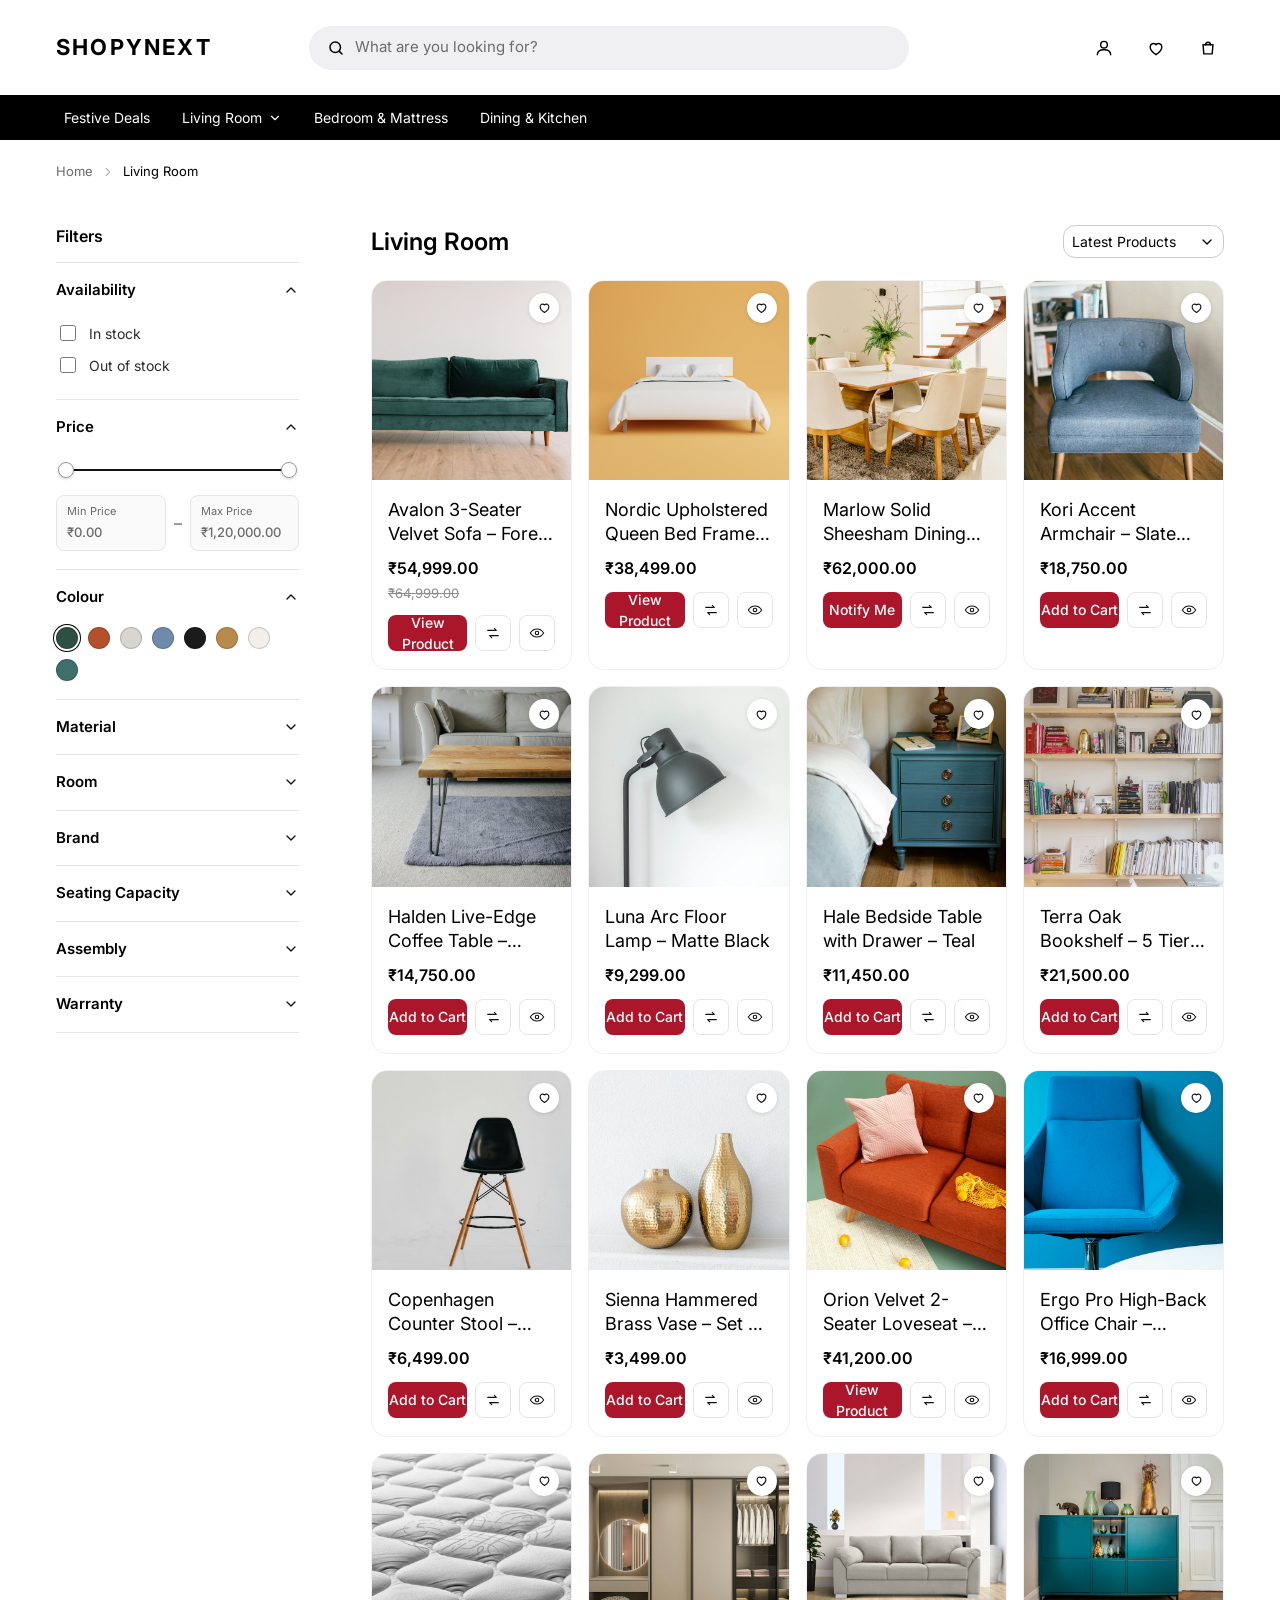
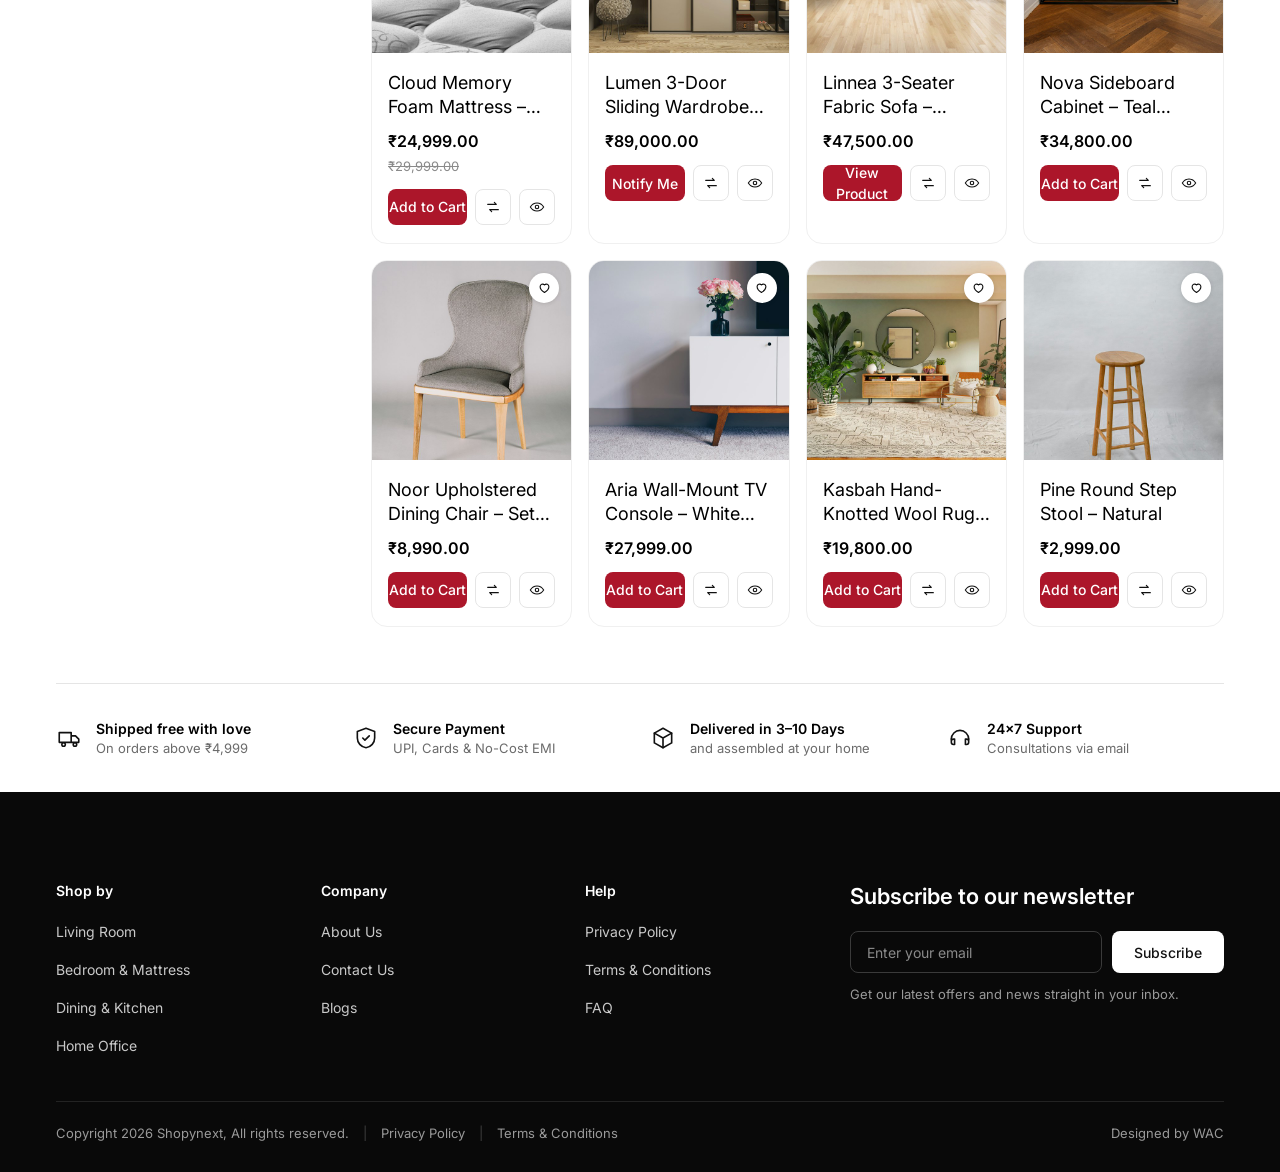
==== category.html @ 70c690ad "inital" ====
<!DOCTYPE html>
<html lang="en">
<head>
<meta charset="utf-8" />
<meta name="viewport" content="width=device-width, initial-scale=1" />
<title>Living Room — Shopynext</title>
<meta name="description" content="Shop living room furniture at Shopynext — sofas, coffee tables, storage, lighting and decor." />
<link rel="icon" href="favicon.svg" type="image/svg+xml" />
<link rel="preconnect" href="https://fonts.googleapis.com" />
<link rel="preconnect" href="https://fonts.gstatic.com" crossorigin />
<link href="https://fonts.googleapis.com/css2?family=Inter:wght@400;500;600;700&display=swap" rel="stylesheet" />
<link rel="stylesheet" href="assets/site.css" />
</head>
<body>

<!-- ================= HEADER ================= -->
<header class="site-header">
  <div class="header-top">
    <a href="index.html" class="logo">SHOPYNEXT</a>

    <button class="header-search" type="button">
      <svg width="18" height="18" viewBox="0 0 24 24" fill="none" stroke="currentColor" stroke-width="2" stroke-linecap="round"><circle cx="11" cy="11" r="7"/><path d="m20 20-3.5-3.5"/></svg>
      <span>What are you looking for?</span>
    </button>

    <div class="header-actions">
      <button class="icon-search-m" aria-label="Search">
        <svg width="20" height="20" viewBox="0 0 24 24" fill="none" stroke="currentColor" stroke-width="1.8" stroke-linecap="round"><circle cx="11" cy="11" r="7"/><path d="m20 20-3.5-3.5"/></svg>
      </button>
      <button aria-label="Account">
        <svg width="20" height="20" viewBox="0 0 24 24" fill="none" stroke="currentColor" stroke-width="1.7" stroke-linecap="round"><circle cx="12" cy="8" r="4"/><path d="M4 20c0-4 3.6-6 8-6s8 2 8 6"/></svg>
      </button>
      <button aria-label="Wishlist">
        <svg width="20" height="20" viewBox="0 0 24 24" fill="none" stroke="currentColor" stroke-width="1.7" stroke-linecap="round" stroke-linejoin="round"><path d="M12 20s-7-4.4-7-9.2A4 4 0 0 1 12 8a4 4 0 0 1 7 2.8C19 15.6 12 20 12 20Z"/></svg>
      </button>
      <button aria-label="Cart">
        <svg width="20" height="20" viewBox="0 0 24 24" fill="none" stroke="currentColor" stroke-width="1.7" stroke-linecap="round" stroke-linejoin="round"><path d="M6 8h12l-1 11H7L6 8Z"/><path d="M9 8a3 3 0 0 1 6 0"/></svg>
      </button>
      <button class="burger" aria-label="Menu" id="burger">
        <svg width="22" height="22" viewBox="0 0 24 24" fill="none" stroke="currentColor" stroke-width="1.8" stroke-linecap="round"><path d="M4 7h16M4 12h16M4 17h16"/></svg>
      </button>
    </div>
  </div>

  <nav class="header-nav">
    <div class="nav-inner">
      <a href="category.html">Festive Deals</a>
      <a href="category.html">Living Room
        <svg width="14" height="14" viewBox="0 0 24 24" fill="none" stroke="currentColor" stroke-width="2" stroke-linecap="round" stroke-linejoin="round"><path d="m6 9 6 6 6-6"/></svg>
      </a>
      <a href="category.html">Bedroom &amp; Mattress</a>
      <a href="category.html">Dining &amp; Kitchen</a>
    </div>
  </nav>
</header>

<!-- ================= DRAWER ================= -->
<div class="drawer-backdrop" id="backdrop"></div>
<aside class="drawer" id="drawer">
  <div class="drawer-head">
    <span class="logo">SHOPYNEXT</span>
    <button aria-label="Close" id="drawerClose">
      <svg width="22" height="22" viewBox="0 0 24 24" fill="none" stroke="currentColor" stroke-width="1.8" stroke-linecap="round"><path d="M6 6l12 12M18 6 6 18"/></svg>
    </button>
  </div>
  <a href="category.html">Festive Deals</a>
  <a href="category.html">Living Room</a>
  <a href="category.html">Bedroom &amp; Mattress</a>
  <a href="category.html">Dining &amp; Kitchen</a>
  <a href="category.html">Home Office</a>
  <a href="category.html">Outdoor</a>
  <a href="category.html">Decor &amp; Lighting</a>
</aside>

<main>

  <div class="wrap">
    <nav class="breadcrumb" aria-label="Breadcrumb">
      <a href="index.html">Home</a>
      <svg width="14" height="14" viewBox="0 0 24 24" fill="none" stroke="currentColor" stroke-width="2" stroke-linecap="round" stroke-linejoin="round"><path d="m9 6 6 6-6 6"/></svg>
      <span aria-current="page">Living Room</span>
    </nav>

    <div class="plp">
      <aside class="plp-side" id="plpSide">
      <h2>Filters</h2>
        <div class="facet">
          <button data-accordion aria-expanded="true">Availability<svg width="16" height="16" viewBox="0 0 24 24" fill="none" stroke="currentColor" stroke-width="2" stroke-linecap="round" stroke-linejoin="round"><path d="m6 9 6 6 6-6"/></svg></button>
          <div class="facet-panel">
            <label><input type="checkbox" /> In stock</label>
            <label><input type="checkbox" /> Out of stock</label>
          </div>
        </div>
        <div class="facet">
          <button data-accordion aria-expanded="true">Price<svg width="16" height="16" viewBox="0 0 24 24" fill="none" stroke="currentColor" stroke-width="2" stroke-linecap="round" stroke-linejoin="round"><path d="m6 9 6 6 6-6"/></svg></button>
          <div class="facet-panel">
            <div class="range"><span class="track"></span><span class="knob a"></span><span class="knob b"></span></div>
            <div class="price-fields">
              <span class="price-field"><small>Min Price</small><b>&#8377;0.00</b></span>
              <span>&ndash;</span>
              <span class="price-field"><small>Max Price</small><b>&#8377;1,20,000.00</b></span>
            </div>
          </div>
        </div>
        <div class="facet">
          <button data-accordion aria-expanded="true">Colour<svg width="16" height="16" viewBox="0 0 24 24" fill="none" stroke="currentColor" stroke-width="2" stroke-linecap="round" stroke-linejoin="round"><path d="m6 9 6 6 6-6"/></svg></button>
          <div class="facet-panel">
            <div class="swatches">
              <button aria-pressed="true" style="background:#2f4f43" aria-label="Forest Green"></button>
              <button aria-pressed="false" style="background:#b4512c" aria-label="Rust"></button>
              <button aria-pressed="false" style="background:#d8d5cf" aria-label="Pebble"></button>
              <button aria-pressed="false" style="background:#6f8bab" aria-label="Slate Blue"></button>
              <button aria-pressed="false" style="background:#1b1b1b" aria-label="Charcoal"></button>
              <button aria-pressed="false" style="background:#b98a4e" aria-label="Oak"></button>
              <button aria-pressed="false" style="background:#f2efe9" aria-label="Ivory"></button>
              <button aria-pressed="false" style="background:#3f6f6a" aria-label="Teal"></button>
            </div>
          </div>
        </div>
        <div class="facet">
          <button data-accordion aria-expanded="false">Material<svg width="16" height="16" viewBox="0 0 24 24" fill="none" stroke="currentColor" stroke-width="2" stroke-linecap="round" stroke-linejoin="round"><path d="m6 9 6 6 6-6"/></svg></button>
          <div class="facet-panel" hidden>
            <label><input type="checkbox" /> Solid Sheesham</label>
            <label><input type="checkbox" /> Oak Veneer</label>
            <label><input type="checkbox" /> Velvet</label>
            <label><input type="checkbox" /> Linen Blend</label>
            <label><input type="checkbox" /> Powder-Coated Steel</label>
          </div>
        </div>
        <div class="facet">
          <button data-accordion aria-expanded="false">Room<svg width="16" height="16" viewBox="0 0 24 24" fill="none" stroke="currentColor" stroke-width="2" stroke-linecap="round" stroke-linejoin="round"><path d="m6 9 6 6 6-6"/></svg></button>
          <div class="facet-panel" hidden>
            <label><input type="checkbox" /> Living Room</label>
            <label><input type="checkbox" /> Bedroom</label>
            <label><input type="checkbox" /> Dining &amp; Kitchen</label>
            <label><input type="checkbox" /> Home Office</label>
            <label><input type="checkbox" /> Outdoor</label>
          </div>
        </div>
        <div class="facet">
          <button data-accordion aria-expanded="false">Brand<svg width="16" height="16" viewBox="0 0 24 24" fill="none" stroke="currentColor" stroke-width="2" stroke-linecap="round" stroke-linejoin="round"><path d="m6 9 6 6 6-6"/></svg></button>
          <div class="facet-panel" hidden>
            <label><input type="checkbox" /> Shopynext Studio</label>
            <label><input type="checkbox" /> Nordic Home</label>
            <label><input type="checkbox" /> Marlow &amp; Co</label>
            <label><input type="checkbox" /> Terra</label>
            <label><input type="checkbox" /> Lumen</label>
          </div>
        </div>
        <div class="facet">
          <button data-accordion aria-expanded="false">Seating Capacity<svg width="16" height="16" viewBox="0 0 24 24" fill="none" stroke="currentColor" stroke-width="2" stroke-linecap="round" stroke-linejoin="round"><path d="m6 9 6 6 6-6"/></svg></button>
          <div class="facet-panel" hidden>
            <label><input type="checkbox" /> 1 Seater</label>
            <label><input type="checkbox" /> 2 Seater</label>
            <label><input type="checkbox" /> 3 Seater</label>
            <label><input type="checkbox" /> 6 Seater</label>
          </div>
        </div>
        <div class="facet">
          <button data-accordion aria-expanded="false">Assembly<svg width="16" height="16" viewBox="0 0 24 24" fill="none" stroke="currentColor" stroke-width="2" stroke-linecap="round" stroke-linejoin="round"><path d="m6 9 6 6 6-6"/></svg></button>
          <div class="facet-panel" hidden>
            <label><input type="checkbox" /> Free expert assembly</label>
            <label><input type="checkbox" /> Ready to use</label>
            <label><input type="checkbox" /> Self assembly</label>
          </div>
        </div>
        <div class="facet">
          <button data-accordion aria-expanded="false">Warranty<svg width="16" height="16" viewBox="0 0 24 24" fill="none" stroke="currentColor" stroke-width="2" stroke-linecap="round" stroke-linejoin="round"><path d="m6 9 6 6 6-6"/></svg></button>
          <div class="facet-panel" hidden>
            <label><input type="checkbox" /> 1 Year</label>
            <label><input type="checkbox" /> 3 Years</label>
            <label><input type="checkbox" /> 10 Years</label>
          </div>
        </div>
      </aside>

      <div class="plp-main">
        <div class="plp-head">
          <h1>Living Room</h1>
          <div class="plp-tools">
            <button class="filter-toggle" id="filterToggle">
              <svg width="16" height="16" viewBox="0 0 24 24" fill="none" stroke="currentColor" stroke-width="1.8" stroke-linecap="round"><path d="M4 6h16M7 12h10M10 18h4"/></svg>
              Filters
            </button>
            <label class="sort">
              <select id="sortSelect" aria-label="Sort products">
                <option value="latest">Latest Products</option>
                <option value="low">Price: Low to High</option>
                <option value="high">Price: High to Low</option>
                <option value="name">Name: A to Z</option>
              </select>
              <svg width="16" height="16" viewBox="0 0 24 24" fill="none" stroke="currentColor" stroke-width="2" stroke-linecap="round" stroke-linejoin="round"><path d="m6 9 6 6 6-6"/></svg>
            </label>
          </div>
        </div>

        <div class="plp-grid" id="plpGrid"></div>
      </div>
    </div>
  </div>

  <!-- ================= FEATURE BAR ================= -->
  <section class="wrap">
    <div class="features">
      <div class="feature-item">
        <svg width="26" height="26" viewBox="0 0 24 24" fill="none" stroke="currentColor" stroke-width="1.5" stroke-linecap="round" stroke-linejoin="round"><path d="M3 7h11v9H3zM14 10h4l3 3v3h-7z"/><circle cx="7" cy="18" r="1.6"/><circle cx="17.5" cy="18" r="1.6"/></svg>
        <div><strong>Shipped free with love</strong><span>On orders above &#8377;4,999</span></div>
      </div>
      <div class="feature-item">
        <svg width="26" height="26" viewBox="0 0 24 24" fill="none" stroke="currentColor" stroke-width="1.5" stroke-linecap="round" stroke-linejoin="round"><path d="M12 3 4 6v6c0 4.4 3.3 8.3 8 9 4.7-.7 8-4.6 8-9V6l-8-3Z"/><path d="m9 12 2 2 4-4"/></svg>
        <div><strong>Secure Payment</strong><span>UPI, Cards &amp; No-Cost EMI</span></div>
      </div>
      <div class="feature-item">
        <svg width="26" height="26" viewBox="0 0 24 24" fill="none" stroke="currentColor" stroke-width="1.5" stroke-linecap="round" stroke-linejoin="round"><path d="m12 3 8 4.5v9L12 21l-8-4.5v-9L12 3Z"/><path d="M4 7.5 12 12l8-4.5M12 12v9"/></svg>
        <div><strong>Delivered in 3&ndash;10 Days</strong><span>and assembled at your home</span></div>
      </div>
      <div class="feature-item">
        <svg width="26" height="26" viewBox="0 0 24 24" fill="none" stroke="currentColor" stroke-width="1.5" stroke-linecap="round" stroke-linejoin="round"><path d="M4 13a8 8 0 0 1 16 0"/><path d="M4 13v3a2 2 0 0 0 2 2h1v-5H6a2 2 0 0 0-2 2ZM20 13v3a2 2 0 0 1-2 2h-1v-5h1a2 2 0 0 1 2 2Z"/></svg>
        <div><strong>24&times;7 Support</strong><span>Consultations via email</span></div>
      </div>
    </div>
  </section>

</main>


<!-- ================= FOOTER ================= -->
<footer class="site-footer">
  <div class="wrap">
    <div class="footer-grid">
      <div class="footer-col">
        <h4>Shop by</h4>
        <ul>
          <li><a href="#">Living Room</a></li>
          <li><a href="#">Bedroom &amp; Mattress</a></li>
          <li><a href="#">Dining &amp; Kitchen</a></li>
          <li><a href="#">Home Office</a></li>
        </ul>
      </div>
      <div class="footer-col">
        <h4>Company</h4>
        <ul>
          <li><a href="#">About Us</a></li>
          <li><a href="#">Contact Us</a></li>
          <li><a href="#">Blogs</a></li>
        </ul>
      </div>
      <div class="footer-col">
        <h4>Help</h4>
        <ul>
          <li><a href="#">Privacy Policy</a></li>
          <li><a href="#">Terms &amp; Conditions</a></li>
          <li><a href="#">FAQ</a></li>
        </ul>
      </div>
      <div class="footer-newsletter">
        <h2>Subscribe to our newsletter</h2>
        <form class="newsletter-form" onsubmit="return false;">
          <input type="email" placeholder="Enter your email" aria-label="Email address" />
          <button type="submit">Subscribe</button>
        </form>
        <p class="newsletter-note">Get our latest offers and news straight in your inbox.</p>
      </div>
    </div>

    <div class="footer-bottom">
      <span>Copyright 2026 Shopynext, All rights reserved.</span>
      <span class="sep">|</span>
      <a href="#">Privacy Policy</a>
      <span class="sep">|</span>
      <a href="#">Terms &amp; Conditions</a>
      <span class="right">Designed by WAC</span>
    </div>
  </div>
</footer>

<script src="assets/site.js"></script>
<script>
/* ---------- listing: sort + mobile filter drawer ---------- */
(function(){
  const grid = document.getElementById('plpGrid');
  const sort = document.getElementById('sortSelect');
  if(!grid) return;

  function render(){
    const list = PRODUCTS.slice();
    const v = sort ? sort.value : 'latest';
    if(v === 'low')  list.sort((a,b) => a.price - b.price);
    if(v === 'high') list.sort((a,b) => b.price - a.price);
    if(v === 'name') list.sort((a,b) => a.name.localeCompare(b.name));
    grid.innerHTML = list.map(p => card(p, true)).join('');
  }
  if(sort) sort.addEventListener('change', render);
  render();

  /* move the sidebar into a drawer below 1024px */
  const side = document.getElementById('plpSide');
  const toggle = document.getElementById('filterToggle');
  const backdrop = document.getElementById('backdrop');
  if(!side || !toggle || !backdrop) return;

  const drawer = document.createElement('aside');
  drawer.className = 'filters-drawer';
  drawer.innerHTML = '<div class="filters-head"><strong>Filters</strong>'
    + '<button aria-label="Close filters"><svg width="22" height="22" viewBox="0 0 24 24" fill="none" stroke="currentColor" stroke-width="1.8" stroke-linecap="round"><path d="M6 6l12 12M18 6 6 18"/></svg></button></div>';
  document.body.appendChild(drawer);

  function open(){
    drawer.appendChild(side);
    drawer.classList.add('open'); backdrop.classList.add('open');
    document.body.style.overflow = 'hidden';
  }
  function close(){
    drawer.classList.remove('open'); backdrop.classList.remove('open');
    document.body.style.overflow = '';
  }
  toggle.addEventListener('click', open);
  drawer.querySelector('.filters-head button').addEventListener('click', close);
  backdrop.addEventListener('click', close);
})();
</script>
</body>
</html>
---- assets/site.css ----
/* ============ tokens ============ */
:root{
  --accent:#AC162A;
  --accent-dark:#8E1122;
  --ink:#000000;
  --ink-soft:#1a1a1a;
  --muted:#6B6B6B;
  --muted-2:#8A8A8A;
  --line:#E5E5E5;
  --chip:#F0F0F2;
  --footer:#090909;
  --radius:8px;
  --gutter:16px;
  --head-h:64px;
}
/* the reference keeps the header on exactly the same gutter as the content;
   the homepage hero is the only full-bleed element on the site */
@media (min-width:768px){  :root{ --gutter:20px; --head-h:75px; } }
@media (min-width:1280px){ :root{ --gutter:56px; --head-h:140px; } }

*,*::before,*::after{box-sizing:border-box;}
html{-webkit-text-size-adjust:100%;}
body{
  margin:0;
  font-family:Inter,ui-sans-serif,system-ui,-apple-system,"Segoe UI",sans-serif;
  font-size:16px;
  line-height:1.5;
  color:var(--ink);
  background:#fff;
  -webkit-font-smoothing:antialiased;
}
img{display:block;max-width:100%;}
a{color:inherit;text-decoration:none;}
button{font:inherit;color:inherit;background:none;border:0;cursor:pointer;}
input{font:inherit;}
h1,h2,h3,h4,p{margin:0;}
ul{margin:0;padding:0;list-style:none;}

.wrap{padding-inline:var(--gutter);}
.sr{position:absolute;width:1px;height:1px;overflow:hidden;clip:rect(0 0 0 0);white-space:nowrap;}

/* ============ header ============ */
.site-header{
  position:fixed;inset:0 0 auto 0;z-index:50;
  background:#fff;color:var(--ink);
}
.header-top{
  display:flex;align-items:center;gap:16px;
  height:64px;padding-inline:var(--gutter);
}
.logo{
  font-size:18px;font-weight:700;letter-spacing:.1em;white-space:nowrap;
}
.header-search{
  display:none;flex:1;align-items:center;gap:10px;
  height:44px;max-width:600px;margin-inline:auto;
  padding:0 18px;border-radius:24px;background:var(--chip);
  color:var(--muted);font-size:15px;text-align:left;
}
.header-search svg{flex:none;color:var(--ink);}
.header-actions{display:flex;align-items:center;gap:15px;margin-left:auto;}
.header-actions button{display:flex;align-items:center;}
.icon-search-m{display:flex;}
.burger{display:flex;}

.header-nav{background:#000;}
.header-nav .nav-inner{
  display:none;align-items:center;gap:16px;
  height:45px;padding-inline:var(--gutter);
}
.header-nav a{
  display:flex;align-items:center;gap:6px;
  height:45px;padding-inline:8px;
  font-size:14px;color:#fff;
}
.header-nav a:hover{opacity:.72;}

@media (min-width:768px){
  .header-top{height:75px;}
  .logo{font-size:20px;}
  .header-actions{gap:18px;}
}
@media (min-width:1280px){
  .header-top{height:95px;}
  .logo{font-size:22px;}
  .header-search{display:flex;}
  .header-actions{gap:20px;}
  /* specificity must beat `.header-actions button` above */
  .header-actions .icon-search-m,
  .header-actions .burger{display:none;}
  .header-nav .nav-inner{display:flex;}
}

/* ============ main offset ============ */
main{padding-top:var(--head-h);}

/* ============ hero ============ */
.hero{position:relative;overflow:hidden;background:#f3f4f6;}
.hero-track{display:flex;transition:transform .6s cubic-bezier(.4,0,.2,1);}
.hero-slide{position:relative;flex:0 0 100%;}
.hero-slide img{width:100%;aspect-ratio:5/3;object-fit:cover;}
.hero-copy{
  position:absolute;inset:0;
  display:flex;flex-direction:column;align-items:center;justify-content:center;
  gap:4px;text-align:center;padding:16px;
  background:linear-gradient(180deg,rgba(255,255,255,.86) 0%,rgba(255,255,255,.55) 45%,rgba(255,255,255,.2) 100%);
}
.hero-eyebrow{font-size:13px;font-weight:500;color:#2f2f2f;}
.hero-title{font-size:20px;font-weight:600;letter-spacing:-.01em;}
.hero-sub{font-size:13px;color:#3c3c3c;}
@media (min-width:768px){
  .hero-slide img{aspect-ratio:1432/332;}
  .hero-eyebrow{font-size:15px;}
  .hero-title{font-size:30px;}
  .hero-sub{font-size:15px;}
}
.hero-dots{
  position:absolute;left:0;right:0;bottom:14px;
  display:flex;justify-content:center;gap:8px;
}
.hero-dots button{width:26px;height:3px;border-radius:2px;background:#b9b9bd;}
.hero-dots button[aria-current="true"]{background:#111;}

/* ============ section head ============ */
.section{margin-top:44px;}
.section-head{
  display:flex;align-items:center;justify-content:space-between;gap:16px;
  margin-bottom:6px;
}
.section-head h2{font-size:20px;font-weight:600;line-height:1.5;}
@media (min-width:768px){ .section-head h2{font-size:24px;line-height:36px;} }
.see-all{display:flex;align-items:center;gap:4px;font-size:14px;color:var(--ink);}
.see-all:hover{color:var(--accent);}

/* ============ carousel shell ============ */
.carousel{position:relative;}
.rail{
  display:flex;gap:16px;overflow-x:auto;scroll-behavior:smooth;
  scroll-snap-type:x mandatory;
  scrollbar-width:none;-ms-overflow-style:none;
  padding-block:8px;
}
.rail::-webkit-scrollbar{display:none;}
.rail>*{scroll-snap-align:start;flex:none;}
.rail-btn{
  position:absolute;top:50%;transform:translateY(-50%);z-index:5;
  display:none;align-items:center;justify-content:center;
  width:36px;height:36px;border-radius:999px;
  background:#fff;border:1px solid var(--line);
  box-shadow:0 2px 10px rgba(0,0,0,.09);
}
.rail-btn:hover{background:#fafafa;}
.rail-btn.prev{left:-14px;}
.rail-btn.next{right:-14px;}
@media (min-width:1024px){ .rail-btn{display:flex;} }

/* ============ categories ============ */
.cat{
  display:flex;flex-direction:column;align-items:center;gap:12px;
  width:110px;text-align:center;
}
.cat-img{
  width:110px;height:110px;border-radius:999px;overflow:hidden;background:var(--chip);
}
.cat-img img{width:100%;height:100%;object-fit:cover;transition:transform .45s ease;}
.cat:hover .cat-img img{transform:scale(1.07);}
.cat span{font-size:14px;font-weight:500;line-height:1.3;}
@media (min-width:768px){
  .cat,.cat-img{width:121px;}
  .cat-img{height:121px;}
}

/* ============ promo trio ============ */
.promo-grid{
  display:grid;gap:16px;
  grid-template-columns:repeat(auto-fit,minmax(260px,1fr));
}
.promo{
  position:relative;overflow:hidden;border-radius:var(--radius);
  aspect-ratio:429/502;
  display:block;
}
.promo img{width:100%;height:100%;object-fit:cover;transition:transform .6s ease;}
.promo:hover img{transform:scale(1.04);}
.promo-body{
  position:absolute;inset:auto 0 0 0;padding:26px 24px 30px;
  display:flex;flex-direction:column;gap:8px;
}
.promo-body h3{font-size:19px;font-weight:600;line-height:1.3;}
.promo-body p{font-size:12px;line-height:1.5;opacity:.9;}
.promo-body .btn-pill{margin-top:8px;}
.promo.dark .promo-body{
  color:#fff;align-items:flex-start;text-align:left;
  background:linear-gradient(180deg,rgba(0,0,0,0) 0%,rgba(0,0,0,.72) 72%);
}
.promo.centered .promo-body{
  inset:0;align-items:center;justify-content:center;text-align:center;
}
.promo.centered.light .promo-body{color:#111;background:linear-gradient(180deg,rgba(250,250,251,.32) 0%,rgba(250,250,251,.7) 34%,rgba(250,250,251,.78) 100%);}
.promo.centered.onblack .promo-body{color:#fff;background:linear-gradient(180deg,rgba(0,0,0,.52),rgba(0,0,0,.76));}
.btn-pill{
  align-self:center;display:inline-flex;align-items:center;justify-content:center;
  min-width:104px;height:32px;padding:0 18px;border-radius:999px;
  background:#fff;color:#111;font-size:12px;font-weight:500;
}
.promo.dark .btn-pill{align-self:flex-start;}
.btn-pill:hover{background:#ececec;}

/* ============ product card ============ */
.product{
  position:relative;display:flex;flex-direction:column;
  width:246px;
}
@media (min-width:768px){ .product{width:300px;} }
@media (min-width:1280px){ .product{width:316px;} }
.product-media{
  position:relative;aspect-ratio:1/1;overflow:hidden;border-radius:var(--radius);
  background:#f6f6f7;
}
.product-media img{width:100%;height:100%;object-fit:cover;transition:transform .55s ease;}
.product:hover .product-media img{transform:scale(1.05);}
.wish{
  position:absolute;top:10px;right:10px;z-index:2;
  display:flex;align-items:center;justify-content:center;
  width:30px;height:30px;border-radius:999px;background:#fff;color:#111;
  box-shadow:0 1px 4px rgba(0,0,0,.12);
}
.wish:hover{color:var(--accent);}
.badge{
  position:absolute;top:12px;left:12px;z-index:2;
  padding:3px 9px;border-radius:4px;
  background:var(--accent);color:#fff;font-size:11px;font-weight:600;letter-spacing:.02em;
}
.product-body{display:flex;flex-direction:column;gap:10px;padding:0 4px;margin-top:22px;}
.product-body h3{
  font-size:16px;font-weight:400;line-height:22px;
  display:-webkit-box;-webkit-line-clamp:2;-webkit-box-orient:vertical;overflow:hidden;
  min-height:44px;
}
@media (min-width:768px){ .product-body h3{font-size:18px;line-height:24px;min-height:48px;} }
.price{display:flex;flex-wrap:wrap;align-items:baseline;gap:4px 8px;}
.price b{font-size:16px;font-weight:600;}
.price s{font-size:13px;color:var(--muted-2);}
.product-actions{display:flex;align-items:center;gap:8px;margin-top:2px;}
.btn-primary{
  flex:1;display:inline-flex;align-items:center;justify-content:center;text-align:center;
  height:36px;border-radius:var(--radius);
  background:var(--accent);color:#fff;font-size:14px;font-weight:500;
  transition:background .2s ease;
}
.btn-primary:hover{background:var(--accent-dark);}
.icon-btn{
  display:inline-flex;align-items:center;justify-content:center;
  width:36px;height:36px;border-radius:var(--radius);
  background:#fff;border:1px solid var(--line);color:#111;
}
.icon-btn:hover{background:#f6f6f7;}

/* ============ wide feature banner ============ */
.feature{
  position:relative;overflow:hidden;border-radius:var(--radius);
  aspect-ratio:16/11;
}
.feature img{width:100%;height:100%;object-fit:cover;}
.feature-copy{
  position:absolute;inset:0;
  display:flex;flex-direction:column;align-items:center;justify-content:center;gap:10px;
  text-align:center;padding:24px;color:#fff;
  background:linear-gradient(180deg,rgba(0,0,0,.5) 0%,rgba(0,0,0,.42) 42%,rgba(0,0,0,.62) 100%);
}
.feature-copy .eyebrow{font-size:13px;font-weight:500;opacity:.9;}
.feature-copy h3{font-size:22px;font-weight:600;letter-spacing:-.01em;}
.feature-copy .fine{font-size:12px;opacity:.85;}
@media (min-width:768px){
  .feature{aspect-ratio:1320/503;}
  .feature-copy h3{font-size:34px;}
  .feature-copy .eyebrow{font-size:15px;}
}

/* ============ deal strip ============ */
.strip{
  display:flex;align-items:center;justify-content:space-between;gap:16px;
  padding:18px 20px;border-radius:var(--radius);
  background:#0b0b0b;color:#fff;
}
.strip h3{font-size:15px;font-weight:600;}
.strip p{font-size:12px;color:#b9b9b9;margin-top:2px;}
.strip .btn-pill{flex:none;}
@media (min-width:768px){
  .strip{padding:20px 28px;min-height:93px;}
  .strip h3{font-size:16px;}
}

/* ============ duo banners ============ */
.duo-grid{display:grid;gap:16px;grid-template-columns:1fr;}
@media (min-width:768px){ .duo-grid{grid-template-columns:1fr 1fr;} }
.duo{
  position:relative;overflow:hidden;border-radius:var(--radius);
  aspect-ratio:4/3;display:block;
}
.duo img{width:100%;height:100%;object-fit:cover;transition:transform .6s ease;}
.duo:hover img{transform:scale(1.04);}
.duo-copy{
  position:absolute;inset:0;display:flex;flex-direction:column;justify-content:center;gap:6px;
  padding:28px 32px;color:#fff;
  background:linear-gradient(90deg,rgba(0,0,0,.66) 0%,rgba(0,0,0,.34) 52%,rgba(0,0,0,0) 100%);
}
.duo-copy h3{font-size:20px;font-weight:600;line-height:1.25;max-width:60%;}
.duo-copy p{font-size:12px;opacity:.9;max-width:62%;}
.duo-copy .btn-pill{align-self:flex-start;margin-top:8px;}
@media (min-width:768px){ .duo{aspect-ratio:652/309;} .duo-copy h3{font-size:24px;} }

/* ============ feature bar ============ */
.features{
  display:grid;gap:26px;
  grid-template-columns:1fr;
  padding:34px 0;margin-top:56px;
  border-top:1px solid var(--line);
}
@media (min-width:640px){ .features{grid-template-columns:1fr 1fr;} }
@media (min-width:1024px){ .features{grid-template-columns:repeat(4,1fr);gap:20px;} }
.feature-item{display:flex;align-items:center;gap:14px;}
.feature-item svg{flex:none;color:#111;}
.feature-item strong{display:block;font-size:14px;font-weight:600;}
.feature-item span{display:block;font-size:13px;color:var(--muted);}

/* ============ footer ============ */
.site-footer{background:var(--footer);color:#fff;padding-block:44px 0;}
.footer-newsletter h2{font-size:20px;font-weight:600;}
@media (min-width:768px){ .footer-newsletter h2{font-size:22px;} }
.newsletter-form{display:flex;gap:10px;margin-top:18px;max-width:560px;}
.newsletter-form input{
  flex:1;min-width:0;height:42px;padding:0 16px;
  border-radius:var(--radius);border:1px solid #3a3a3a;
  background:transparent;color:#fff;font-size:14px;
}
.newsletter-form input::placeholder{color:#8a8a8a;}
.newsletter-form input:focus{outline:none;border-color:#6d6d6d;}
.newsletter-form button{
  flex:none;height:42px;padding:0 22px;border-radius:var(--radius);
  background:#fff;color:#111;font-size:14px;font-weight:500;
}
.newsletter-form button:hover{background:#e6e6e6;}
.newsletter-note{margin-top:12px;font-size:13px;color:#9a9a9a;}

.footer-grid{
  display:grid;gap:34px;margin-top:44px;
  grid-template-columns:1fr 1fr;
}
@media (min-width:1024px){
  .footer-grid{grid-template-columns:repeat(3,minmax(0,1fr)) 1.3fr;gap:24px;}
  .site-footer .footer-newsletter{order:2;}
}
.footer-col h4{font-size:14px;font-weight:600;margin-bottom:18px;}
.footer-col li+li{margin-top:14px;}
.footer-col a{font-size:14px;color:#c9c9c9;}
.footer-col a:hover{color:#fff;}

.footer-bottom{
  display:flex;flex-wrap:wrap;align-items:center;gap:8px 14px;
  margin-top:44px;padding:22px 0 28px;
  border-top:1px solid #232323;
  font-size:13px;color:#9a9a9a;
}
.footer-bottom .sep{color:#3d3d3d;}
.footer-bottom a:hover{color:#fff;}
.footer-bottom .right{margin-left:auto;}

/* ============ mobile drawer ============ */
.drawer-backdrop{
  position:fixed;inset:0;z-index:60;background:rgba(0,0,0,.45);
  opacity:0;visibility:hidden;transition:opacity .25s ease,visibility .25s;
}
.drawer-backdrop.open{opacity:1;visibility:visible;}
.drawer{
  position:fixed;top:0;right:0;bottom:0;z-index:61;width:min(320px,86vw);
  background:#fff;transform:translateX(100%);transition:transform .3s cubic-bezier(.4,0,.2,1);
  padding:22px 22px 32px;display:flex;flex-direction:column;gap:6px;
}
.drawer.open{transform:translateX(0);}
.drawer-head{display:flex;align-items:center;justify-content:space-between;margin-bottom:14px;}
.drawer a{padding:13px 0;font-size:15px;border-bottom:1px solid var(--line);}

/* ============ breadcrumb ============ */
.breadcrumb{
  display:flex;flex-wrap:wrap;align-items:center;gap:8px;
  padding-top:22px;font-size:13px;color:var(--muted);
}
.breadcrumb a:hover{color:var(--ink);}
.breadcrumb svg{color:#b5b5b5;}
.breadcrumb [aria-current]{color:var(--ink);}

/* ============ listing page ============ */
.plp{display:flex;gap:40px;margin-top:20px;}
@media (min-width:768px){ .plp{margin-top:42px;} }

.plp-side{display:none;flex:none;width:275px;padding-right:32px;}
@media (min-width:1024px){ .plp-side{display:block;} }
.plp-side h2{font-size:16px;font-weight:600;padding-bottom:14px;border-bottom:1px solid var(--line);}

.facet{border-bottom:1px solid var(--line);}
.facet > button{
  display:flex;align-items:center;justify-content:space-between;gap:12px;
  width:100%;padding:16px 0;font-size:15px;font-weight:600;text-align:left;
}
.facet > button svg{flex:none;color:#111;transition:transform .2s ease;}
.facet > button[aria-expanded="true"] svg{transform:rotate(180deg);}
.facet-panel{padding-bottom:18px;}
.facet-panel label{
  display:flex;align-items:center;gap:10px;
  padding:5px 0;font-size:14px;color:#2b2b2b;cursor:pointer;
}
.facet-panel input[type=checkbox]{
  width:16px;height:16px;flex:none;accent-color:var(--accent);cursor:pointer;
}

.range{position:relative;height:22px;margin:4px 2px 14px;}
.range .track{position:absolute;top:10px;left:0;right:0;height:2px;background:#111;border-radius:2px;}
.range .knob{
  position:absolute;top:3px;width:16px;height:16px;border-radius:999px;
  background:#fff;border:1px solid #9a9a9a;box-shadow:0 1px 3px rgba(0,0,0,.18);
}
.range .knob.a{left:0;}
.range .knob.b{right:0;}
.price-fields{display:flex;align-items:center;gap:8px;}
.price-fields span{color:var(--muted);}
.price-field{
  flex:1;min-width:0;padding:7px 10px;border:1px solid var(--line);border-radius:var(--radius);
  background:#fafafa;
}
.price-field small{display:block;font-size:11px;color:var(--muted);}
.price-field b{font-size:13px;font-weight:500;}

.swatches{display:flex;flex-wrap:wrap;gap:10px;padding-top:2px;}
.swatches button{
  width:22px;height:22px;border-radius:999px;border:1px solid rgba(0,0,0,.16);
}
.swatches button[aria-pressed="true"]{box-shadow:0 0 0 2px #fff,0 0 0 3px var(--ink);}

.plp-main{flex:1;min-width:0;}
.plp-head{
  display:flex;flex-wrap:wrap;align-items:center;justify-content:space-between;gap:12px;
  margin-bottom:20px;
}
.plp-head h1{font-size:20px;font-weight:600;}
@media (min-width:768px){ .plp-head h1{font-size:24px;} }
.plp-tools{display:flex;align-items:center;gap:10px;margin-left:auto;}
.filter-toggle{
  display:inline-flex;align-items:center;gap:8px;
  padding:5px 12px;border:1px solid #CBCBCD;border-radius:12px;font-size:14px;
}
@media (min-width:1024px){ .filter-toggle{display:none;} }
.sort{
  display:inline-flex;align-items:center;gap:6px;
  padding:5px 8px;border:1px solid #CBCBCD;border-radius:12px;
  font-size:14px;background:#fff;
}
.sort select{
  border:0;background:none;font:inherit;color:inherit;cursor:pointer;
  appearance:none;padding-right:2px;
}
.sort select:focus{outline:none;}

.plp-grid{display:grid;gap:12px;grid-template-columns:repeat(2,minmax(0,1fr));}
@media (min-width:768px){ .plp-grid{grid-template-columns:repeat(3,minmax(0,1fr));gap:16px;} }
@media (min-width:1280px){ .plp-grid{grid-template-columns:repeat(4,minmax(0,1fr));} }

/* bordered card variant used by the listing + related rails */
.product--boxed{
  width:100%;
  border:1px solid #F0F0F0;border-radius:16px;overflow:hidden;
  background:#fff;transition:box-shadow .25s ease,border-color .25s ease;
}
.product--boxed:hover{border-color:#e2e2e2;box-shadow:0 6px 20px rgba(0,0,0,.06);}
.product--boxed .product-media{border-radius:0;background:#fafafa;}
.product--boxed .wish{top:12px;right:12px;}
.product--boxed .product-body{padding:0 16px 18px;margin-top:18px;}
.plp-empty{padding:60px 0;text-align:center;color:var(--muted);}

/* ============ detail page ============ */
.pdp{display:flex;flex-direction:column;gap:32px;margin-top:20px;}
@media (min-width:1024px){ .pdp{flex-direction:row;gap:40px;margin-top:32px;} }

.pdp-gallery{position:relative;display:flex;flex-direction:column;gap:14px;min-width:0;}
@media (min-width:1024px){
  .pdp-gallery{flex:1;flex-direction:row;gap:22px;align-items:flex-start;}
  .pdp-info{flex:none;width:559px;}
}
@media (min-width:1024px) and (max-width:1339px){ .pdp-info{width:460px;} }

.thumbs{display:flex;gap:10px;order:2;overflow-x:auto;scrollbar-width:none;padding-bottom:2px;}
.thumbs::-webkit-scrollbar{display:none;}
@media (min-width:1024px){ .thumbs{order:0;flex-direction:column;overflow:visible;flex:none;} }
.thumbs button{
  flex:none;width:62px;height:62px;padding:3px;
  border:1px solid var(--line);border-radius:10px;background:#fff;overflow:hidden;
}
.thumbs button[aria-current="true"]{border-color:var(--accent);}
.thumbs img{width:100%;height:100%;object-fit:cover;border-radius:7px;}

.stage{position:relative;flex:1;min-width:0;order:1;}
@media (min-width:1024px){ .stage{order:0;} }
.stage-img{
  width:100%;aspect-ratio:1/1;border-radius:12px;overflow:hidden;background:#fafafa;
}
.stage-img img{width:100%;height:100%;object-fit:cover;}
.stage-tools{position:absolute;top:12px;right:12px;display:flex;flex-direction:column;gap:10px;z-index:2;}
.round-btn{
  display:flex;align-items:center;justify-content:center;
  width:36px;height:36px;border-radius:999px;
  background:#fff;border:1px solid var(--line);color:#111;
  box-shadow:0 1px 4px rgba(0,0,0,.08);
}
.round-btn:hover{color:var(--accent);}

.pdp-brand{font-size:16px;font-weight:600;color:#0065D4;}
.pdp-brand:hover{text-decoration:underline;}
.pdp-title{margin-top:6px;font-size:22px;font-weight:600;line-height:1.34;}
@media (min-width:768px){ .pdp-title{font-size:24px;} }
.pdp-price{display:flex;align-items:baseline;gap:12px;margin-top:18px;}
.pdp-price b{font-size:28px;font-weight:600;}
@media (min-width:768px){ .pdp-price b{font-size:32px;} }
.pdp-price s{font-size:15px;color:var(--muted-2);}
.pdp-rule{height:1px;background:var(--line);margin:24px 0;}

.opt-label{font-size:14px;color:var(--muted);}
.opt-label b{color:var(--ink);font-weight:600;}
.opt-row{display:flex;flex-wrap:wrap;gap:10px;margin-top:10px;}
.opt-row + .opt-label{display:block;margin-top:24px;}
.chip{
  min-width:56px;height:47px;padding:0 14px;
  display:inline-flex;align-items:center;justify-content:center;
  border:1px solid #DCDCDE;border-radius:6px;
  font-size:14px;font-weight:600;background:#fff;
}
.chip[aria-pressed="true"]{border-color:#000;}
.chip:disabled{color:#c2c2c2;background:#fafafa;cursor:not-allowed;text-decoration:line-through;}
.chip-img{
  width:47px;height:47px;padding:3px;
  display:inline-flex;border:1px solid #DCDCDE;border-radius:6px;background:#fff;overflow:hidden;
}
.chip-img[aria-pressed="true"]{border-color:#000;}
.chip-img img{width:100%;height:100%;object-fit:cover;border-radius:3px;}

.buy-row{display:flex;flex-wrap:wrap;align-items:center;gap:12px;}
.qty{display:flex;align-items:center;flex:none;}
.qty button{
  width:48px;height:48px;font-size:22px;line-height:1;
  background:#F4F4F4;color:#111;
}
.qty button:first-child{border-radius:12px 0 0 12px;}
.qty button:last-child{border-radius:0 12px 12px 0;}
.qty input{
  width:42px;height:48px;border:0;background:#F4F4F4;
  text-align:center;font-size:15px;color:#111;
}
.qty input::-webkit-outer-spin-button,
.qty input::-webkit-inner-spin-button{-webkit-appearance:none;margin:0;}
.qty input[type=number]{-moz-appearance:textfield;}
.btn-solid{
  flex:1 1 150px;min-width:140px;
  display:inline-flex;align-items:center;justify-content:center;gap:8px;
  height:50px;border-radius:var(--radius);
  font-size:14px;font-weight:600;color:#fff;
}
.btn-solid.dark{background:#000;}
.btn-solid.dark:hover{background:#1f1f1f;}
.btn-solid.accent{background:var(--accent);}
.btn-solid.accent:hover{background:var(--accent-dark);}

.pdp h2{font-size:20px;font-weight:600;}
.spec-table{margin-top:18px;}
.spec-table div{display:flex;gap:16px;padding:6px 0;font-size:14px;}
.spec-table dt,.spec-table .k{flex:none;width:200px;color:#8E8E93;}
.spec-table .v{flex:1;min-width:0;}
@media (max-width:519px){
  .spec-table div{flex-direction:column;gap:2px;}
  .spec-table dt,.spec-table .k{width:auto;}
}

.spec-group{border-bottom:1px solid var(--line);}
.spec-group > button{
  display:flex;align-items:center;justify-content:space-between;gap:12px;
  width:100%;padding:14px 0;font-size:15px;font-weight:600;text-align:left;
}
.spec-group > button svg{flex:none;transition:transform .2s ease;}
.spec-group > button[aria-expanded="true"] svg{transform:rotate(180deg);}
.spec-group .spec-table{margin-top:0;padding-bottom:16px;}
.spec-group .spec-table .k{width:200px;font-weight:500;}

.related{margin-top:56px;}
.related h2{font-size:20px;font-weight:600;margin-bottom:18px;}
@media (min-width:768px){ .related h2{font-size:24px;} }
.related-grid{display:grid;gap:12px;grid-template-columns:repeat(2,minmax(0,1fr));}
@media (min-width:768px){ .related-grid{grid-template-columns:repeat(3,minmax(0,1fr));gap:16px;} }
@media (min-width:1280px){ .related-grid{grid-template-columns:repeat(4,minmax(0,1fr));} }

/* filters drawer on small screens */
.filters-drawer{
  position:fixed;top:0;left:0;bottom:0;z-index:61;width:min(320px,88vw);
  background:#fff;transform:translateX(-100%);transition:transform .3s cubic-bezier(.4,0,.2,1);
  padding:22px;overflow-y:auto;
}
.filters-drawer.open{transform:translateX(0);}
.filters-drawer .plp-side{display:block;width:auto;padding-right:0;}
.filters-head{display:flex;align-items:center;justify-content:space-between;margin-bottom:12px;}

/* narrow listing cards: match the reference's mobile treatment —
   CTA sized to its text, quick-view dropped, compare kept */
@media (max-width:767px){
  .product--boxed .product-body{padding:0 12px 16px;margin-top:14px;}
  .product--boxed .product-actions{gap:8px;}
  .product--boxed .btn-primary{flex:0 1 auto;padding:0 12px;font-size:13px;white-space:nowrap;}
  .product--boxed .icon-btn:last-child{display:none;}
  .product--boxed .price b{font-size:15px;}
  .product--boxed .price s{font-size:12px;}
  .product--boxed .product-body h3{font-size:14px;line-height:20px;min-height:40px;}
}
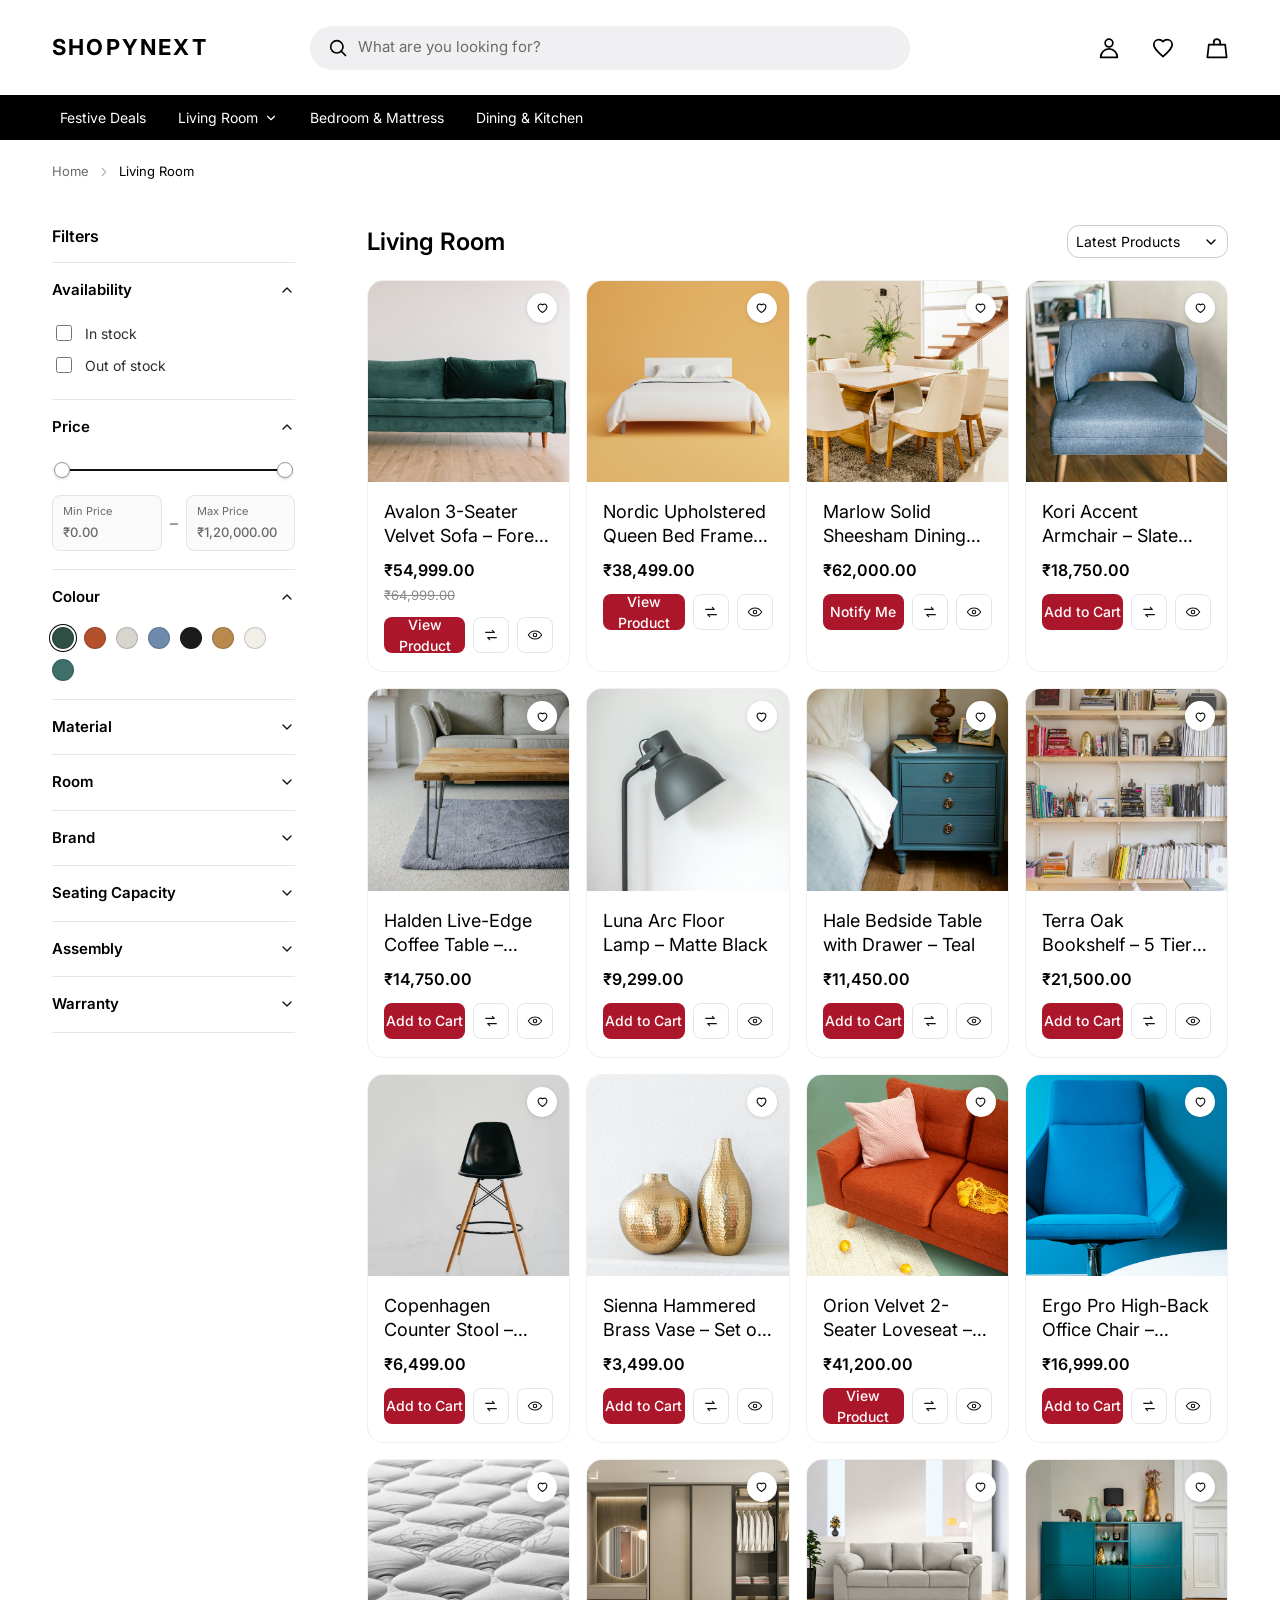
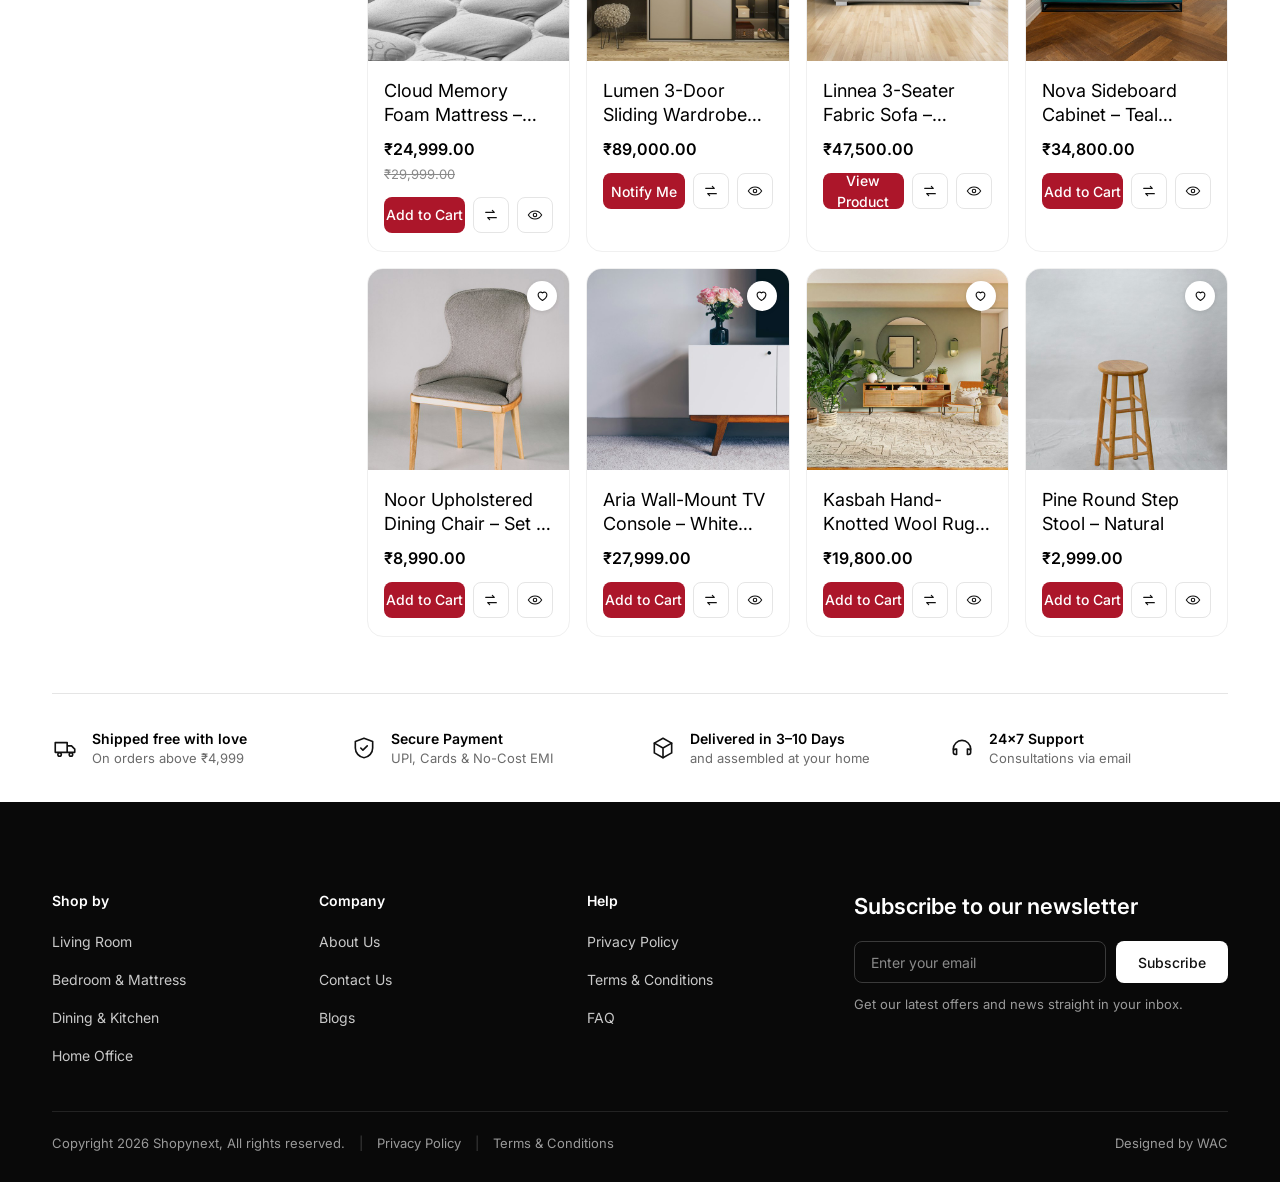
==== commit 96fc1e8e: "inital" ====
--- a/category.html
+++ b/category.html
@@ -19,25 +19,25 @@
     <a href="index.html" class="logo">SHOPYNEXT</a>
 
     <button class="header-search" type="button">
-      <svg width="18" height="18" viewBox="0 0 24 24" fill="none" stroke="currentColor" stroke-width="2" stroke-linecap="round"><circle cx="11" cy="11" r="7"/><path d="m20 20-3.5-3.5"/></svg>
+      <svg width="20" height="20" viewBox="0 0 24 24" fill="none" stroke="currentColor" stroke-width="2" stroke-linecap="round"><circle cx="10.6" cy="10.6" r="7.4"/><path d="m21 21-5.2-5.2"/></svg>
       <span>What are you looking for?</span>
     </button>
 
     <div class="header-actions">
       <button class="icon-search-m" aria-label="Search">
-        <svg width="20" height="20" viewBox="0 0 24 24" fill="none" stroke="currentColor" stroke-width="1.8" stroke-linecap="round"><circle cx="11" cy="11" r="7"/><path d="m20 20-3.5-3.5"/></svg>
+        <svg width="22" height="22" viewBox="0 0 24 24" fill="none" stroke="currentColor" stroke-width="1.9" stroke-linecap="round"><circle cx="10.6" cy="10.6" r="7.4"/><path d="m21 21-5.2-5.2"/></svg>
       </button>
       <button aria-label="Account">
-        <svg width="20" height="20" viewBox="0 0 24 24" fill="none" stroke="currentColor" stroke-width="1.7" stroke-linecap="round"><circle cx="12" cy="8" r="4"/><path d="M4 20c0-4 3.6-6 8-6s8 2 8 6"/></svg>
+        <svg width="22" height="22" viewBox="0 0 24 24" fill="none" stroke="currentColor" stroke-width="1.9" stroke-linecap="round" stroke-linejoin="round"><circle cx="12" cy="6.6" r="4.2"/><path d="M2.9 22.1a9.1 9.1 0 0 1 18.2 0Z"/></svg>
       </button>
       <button aria-label="Wishlist">
-        <svg width="20" height="20" viewBox="0 0 24 24" fill="none" stroke="currentColor" stroke-width="1.7" stroke-linecap="round" stroke-linejoin="round"><path d="M12 20s-7-4.4-7-9.2A4 4 0 0 1 12 8a4 4 0 0 1 7 2.8C19 15.6 12 20 12 20Z"/></svg>
+        <svg width="22" height="22" viewBox="0 0 24 24" fill="none" stroke="currentColor" stroke-width="1.9" stroke-linecap="round" stroke-linejoin="round"><path d="M12 21.4 10.6 20C5.4 15.3 2 12.2 2 8.4 2 5.3 4.4 2.9 7.5 2.9c1.7 0 3.4.8 4.5 2.1 1.1-1.3 2.7-2.1 4.5-2.1 3.1 0 5.5 2.4 5.5 5.5 0 3.8-3.4 6.9-8.6 11.6L12 21.4Z"/></svg>
       </button>
       <button aria-label="Cart">
-        <svg width="20" height="20" viewBox="0 0 24 24" fill="none" stroke="currentColor" stroke-width="1.7" stroke-linecap="round" stroke-linejoin="round"><path d="M6 8h12l-1 11H7L6 8Z"/><path d="M9 8a3 3 0 0 1 6 0"/></svg>
+        <svg width="22" height="22" viewBox="0 0 24 24" fill="none" stroke="currentColor" stroke-width="1.9" stroke-linecap="round" stroke-linejoin="round"><path d="M3.1 8.2h17.8L22.5 22.2H1.5L3.1 8.2Z"/><path d="M8.5 8.2V5.9a3.5 3.5 0 0 1 7 0v2.3"/></svg>
       </button>
       <button class="burger" aria-label="Menu" id="burger">
-        <svg width="22" height="22" viewBox="0 0 24 24" fill="none" stroke="currentColor" stroke-width="1.8" stroke-linecap="round"><path d="M4 7h16M4 12h16M4 17h16"/></svg>
+        <svg width="22" height="22" viewBox="0 0 24 24" fill="none" stroke="currentColor" stroke-width="1.9" stroke-linecap="round"><path d="M3 6.5h18M3 12h18M3 17.5h18"/></svg>
       </button>
     </div>
   </div>
--- a/assets/site.css
+++ b/assets/site.css
@@ -16,7 +16,7 @@
 /* the reference keeps the header on exactly the same gutter as the content;
    the homepage hero is the only full-bleed element on the site */
 @media (min-width:768px){  :root{ --gutter:20px; --head-h:75px; } }
-@media (min-width:1280px){ :root{ --gutter:56px; --head-h:140px; } }
+@media (min-width:1280px){ :root{ --head-h:140px; } }
 
 *,*::before,*::after{box-sizing:border-box;}
 html{-webkit-text-size-adjust:100%;}
@@ -36,7 +36,22 @@
 h1,h2,h3,h4,p{margin:0;}
 ul{margin:0;padding:0;list-style:none;}
 
-.wrap{padding-inline:var(--gutter);}
+/* Container, matching the reference's Tailwind `.container`:
+   20px padding throughout, max-width 95% from 1280px, hard cap 1532px from 1536px
+   (so content tops out at 1492px and centres on wide screens).
+   The header uses the same container so the logo lines up with the content. */
+.wrap,
+.header-top,
+.header-nav .nav-inner{
+  width:100%;max-width:100%;margin-inline:auto;
+  padding-inline:var(--gutter);
+}
+@media (min-width:1280px){
+  .wrap,.header-top,.header-nav .nav-inner{max-width:95%;}
+}
+@media (min-width:1536px){
+  .wrap,.header-top,.header-nav .nav-inner{max-width:1532px;}
+}
 .sr{position:absolute;width:1px;height:1px;overflow:hidden;clip:rect(0 0 0 0);white-space:nowrap;}
 
 /* ============ header ============ */
@@ -46,7 +61,7 @@
 }
 .header-top{
   display:flex;align-items:center;gap:16px;
-  height:64px;padding-inline:var(--gutter);
+  height:64px;
 }
 .logo{
   font-size:18px;font-weight:700;letter-spacing:.1em;white-space:nowrap;
@@ -58,15 +73,15 @@
   color:var(--muted);font-size:15px;text-align:left;
 }
 .header-search svg{flex:none;color:var(--ink);}
-.header-actions{display:flex;align-items:center;gap:15px;margin-left:auto;}
-.header-actions button{display:flex;align-items:center;}
+.header-actions{display:flex;align-items:center;gap:14px;margin-left:auto;}
+.header-actions button{display:flex;align-items:center;padding:0;}
 .icon-search-m{display:flex;}
 .burger{display:flex;}
 
 .header-nav{background:#000;}
 .header-nav .nav-inner{
   display:none;align-items:center;gap:16px;
-  height:45px;padding-inline:var(--gutter);
+  height:45px;
 }
 .header-nav a{
   display:flex;align-items:center;gap:6px;
@@ -78,13 +93,13 @@
 @media (min-width:768px){
   .header-top{height:75px;}
   .logo{font-size:20px;}
-  .header-actions{gap:18px;}
+  .header-actions{gap:32px;}   /* reference spaces its header icons 32px apart */
 }
 @media (min-width:1280px){
   .header-top{height:95px;}
   .logo{font-size:22px;}
   .header-search{display:flex;}
-  .header-actions{gap:20px;}
+  .header-actions{gap:32px;}
   /* specificity must beat `.header-actions button` above */
   .header-actions .icon-search-m,
   .header-actions .burger{display:none;}
